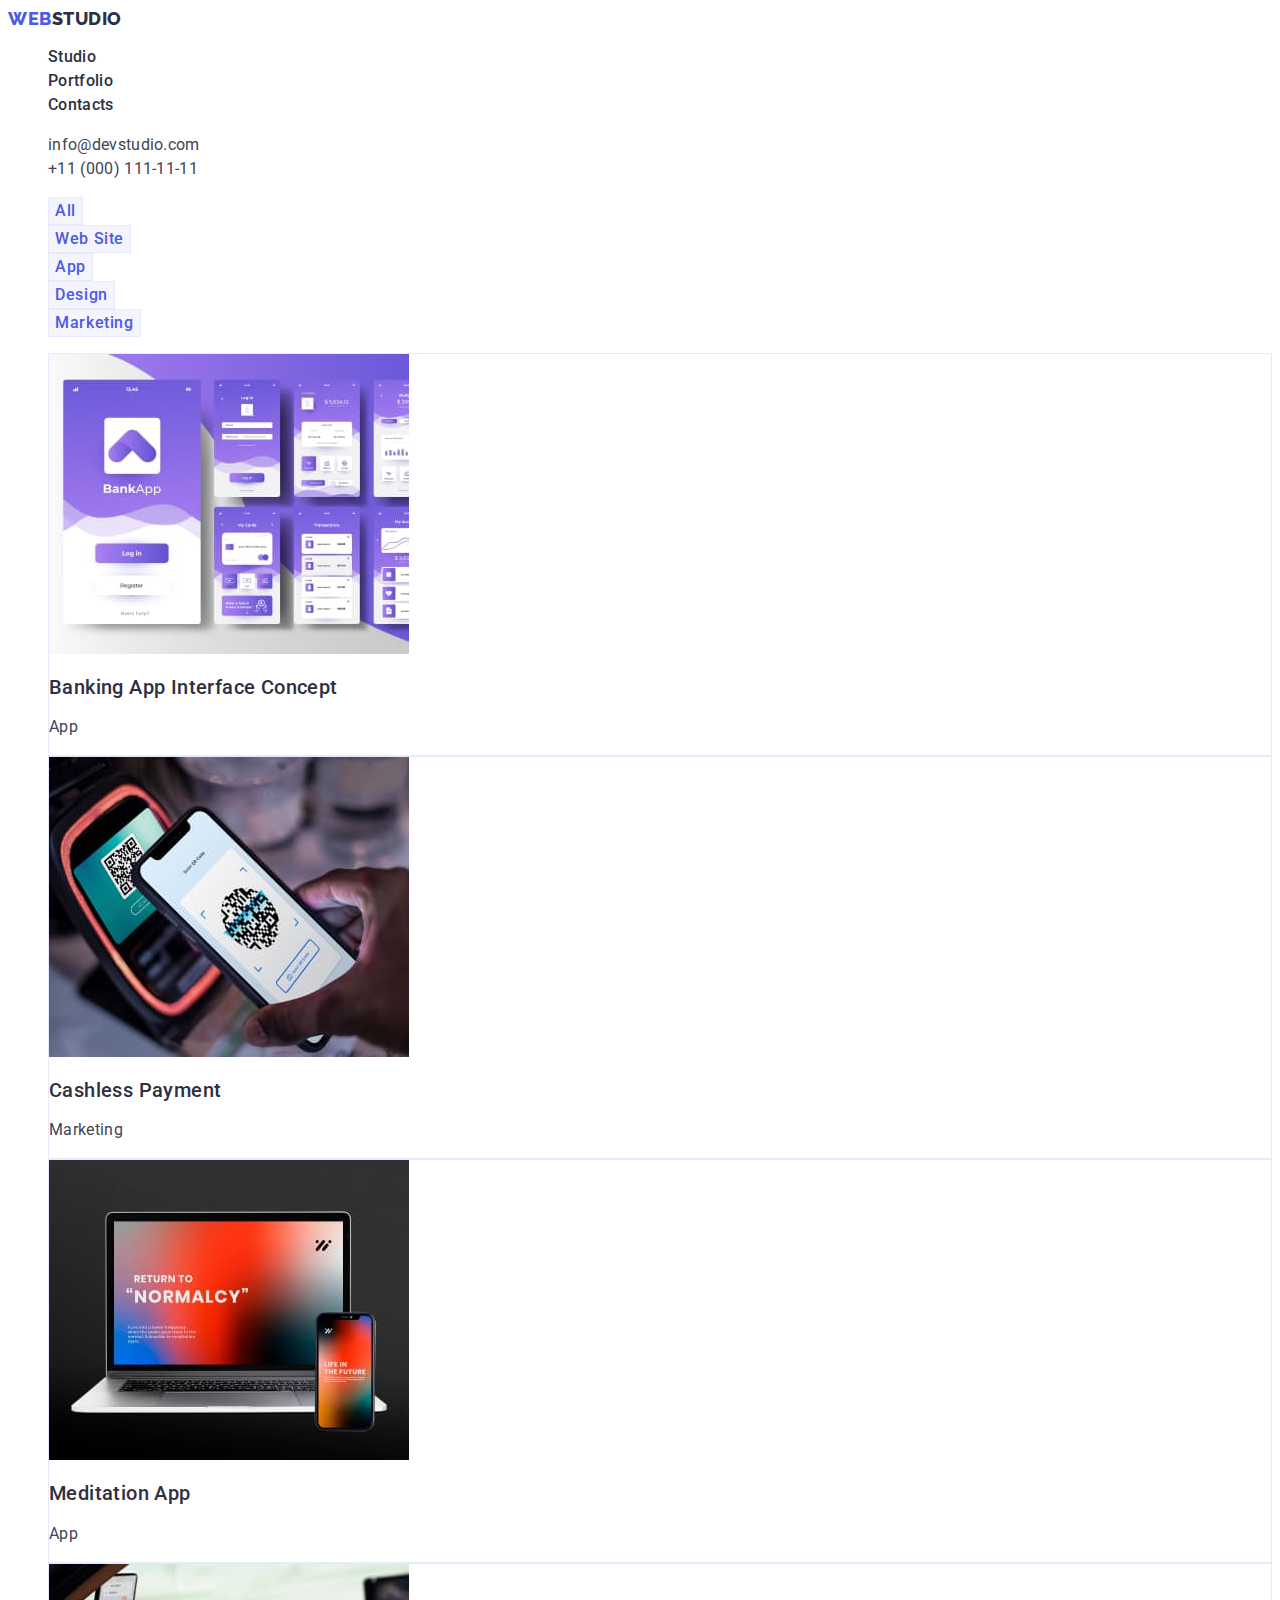
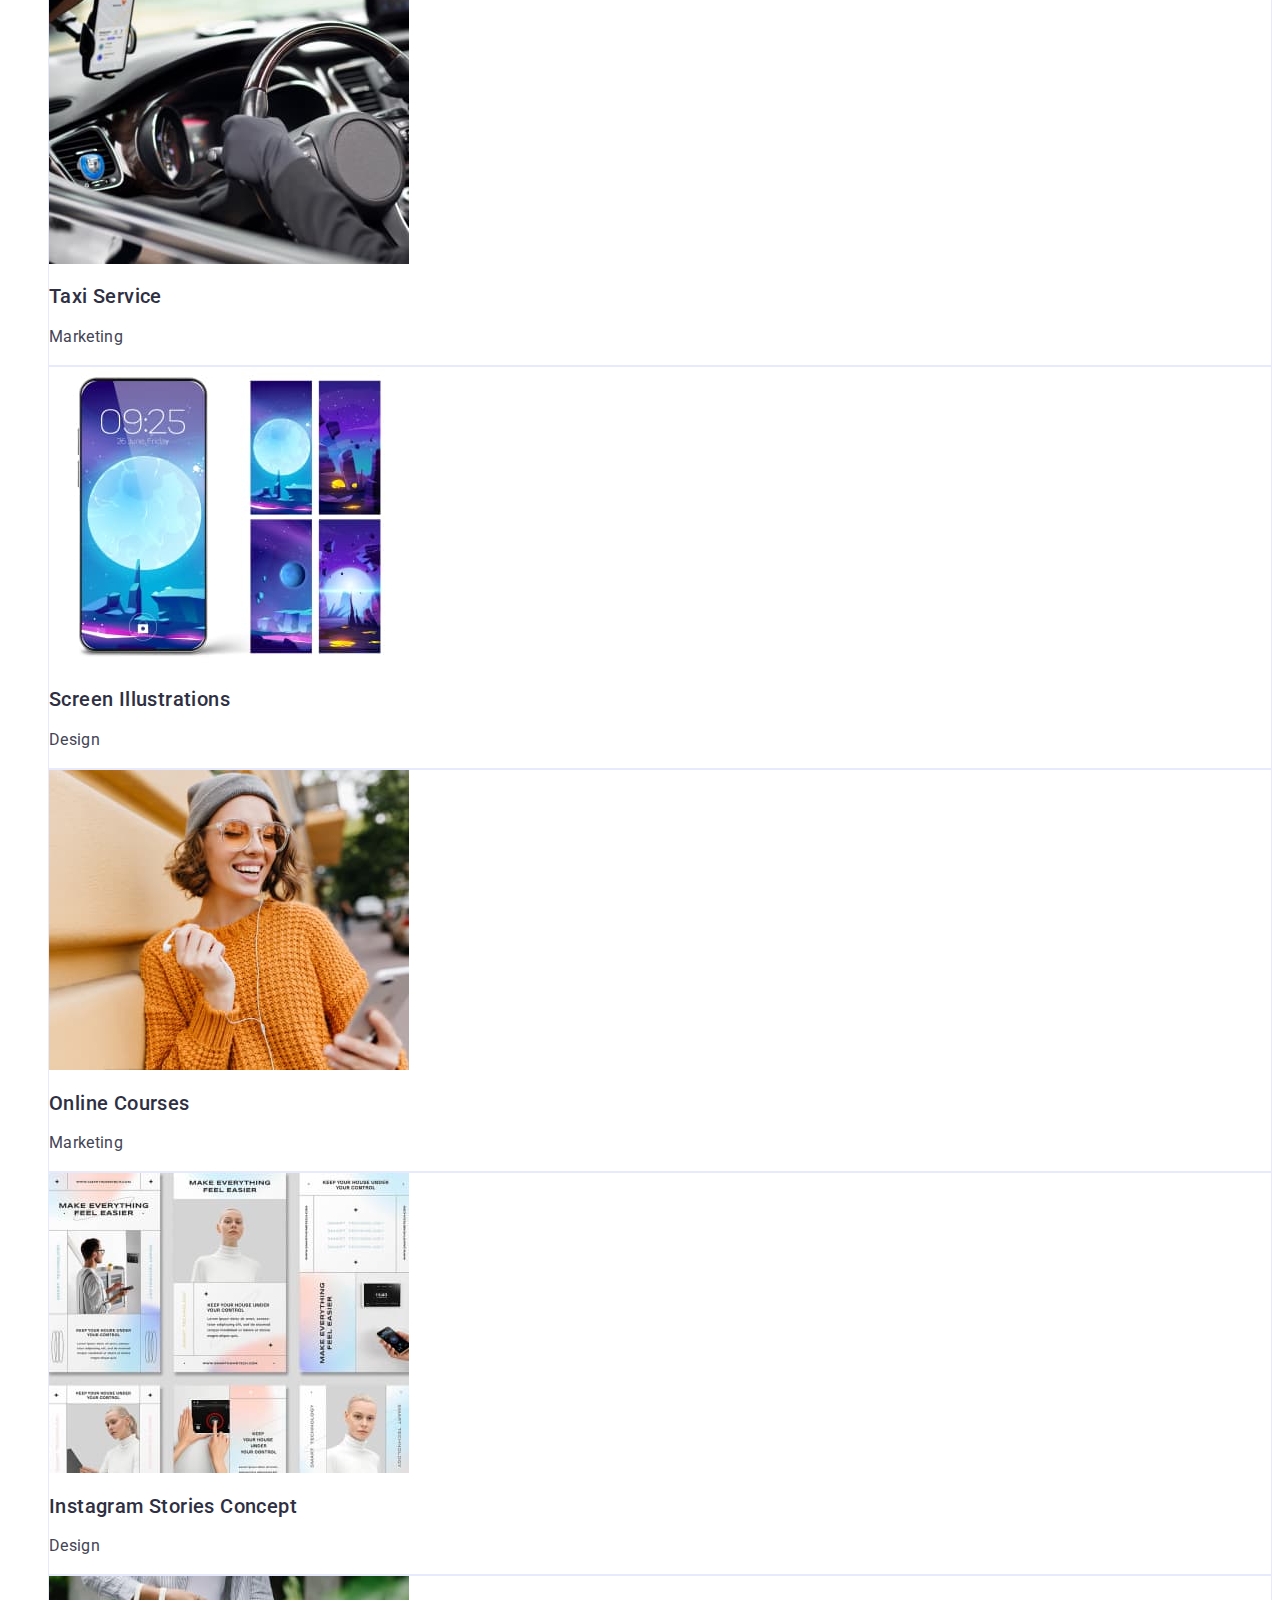
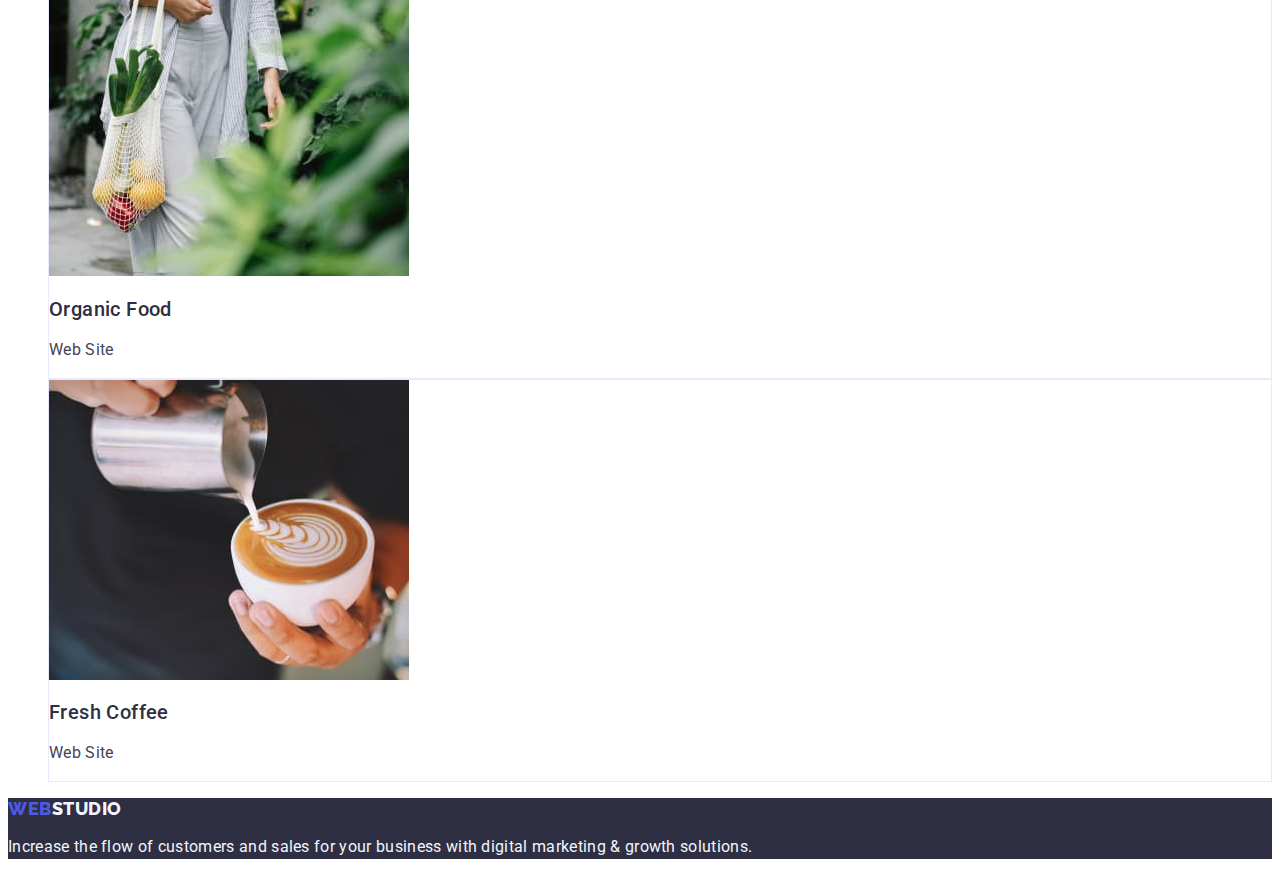
==== portfolio.html @ 0c0afadf "Add files via upload" ====
<!DOCTYPE html>
<html lang="en">
  <head>
    <meta charset="UTF-8" />
    <meta http-equiv="X-UA-Compatible" content="IE=edge" />
    <meta name="viewport" content="width=device-width, initial-scale=1.0" />
    <title>WEBSTUDIO</title>
    <link rel="preconnect" href="https://fonts.googleapis.com" />
    <link rel="preconnect" href="https://fonts.gstatic.com" crossorigin />
    <link
      href="https://fonts.googleapis.com/css2?family=Raleway:wght@800&family=Roboto:wght@400;500;700;900&display=swap"
      rel="stylesheet"
    />
    <link rel="stylesheet" href="./css/styles.css" />
  </head>
  <body>
    <header class="header">
      <nav class="header-nav">
        <a class="header-logo logo link" href="/"
          >Web<span class="header-logo-part">Studio</span></a
        >
        <ul class="header-nav-list list">
          <li class="header-nav-item">
            <a class="header-nav-link link main-text" href="./index.html"
              >Studio</a
            >
          </li>
          <li class="header-nav-item">
            <a class="header-nav-link link main-text" href="./portfolio.html"
              >Portfolio</a
            >
          </li>
          <li class="header-nav-item">
            <a class="header-nav-link link main-text" href="">Contacts</a>
          </li>
        </ul>
      </nav>
      <address class="header-address">
        <ul class="list">
          <li class="header-address-item">
            <a
              class="header-address-link link main-text"
              href="mailto:info@devstudio.com"
              >info@devstudio.com</a
            >
          </li>
          <li class="header-address-item">
            <a
              class="header-address-link link main-text"
              href="tel:+110001111111"
              >+11 (000) 111-11-11</a
            >
          </li>
        </ul>
      </address>
    </header>

    <main>
      <section class="portfolio">
        <h1 class="portfolio-title" hidden>Portfolio</h1>
        <ul class="list">
          <li><button class="btn filter-btn" type="button">All</button></li>
          <li>
            <button class="btn filter-btn" type="button">Web Site</button>
          </li>
          <li><button class="btn filter-btn" type="button">App</button></li>
          <li><button class="btn filter-btn" type="button">Design</button></li>
          <li>
            <button class="btn filter-btn" type="button">Marketing</button>
          </li>
        </ul>

        <ul class="list">
          <li class="portfolio-item">
            <a class="link" href="/">
              <img
                src="./images/portfolio/screen_bankapp.jpg"
                width="360"
                height="300"
                alt="Banking App Interface Concept"
              />
              <h2 class="second-title">Banking App Interface Concept</h2>
              <p class="main-text">App</p>
            </a>
          </li>
          <li class="portfolio-item">
            <a class="link" href="/">
              <img
                src="./images/portfolio/pay_phone.jpg"
                width="360"
                height="300"
                alt="Cashless Payment"
              />
              <h2 class="second-title">Cashless Payment</h2>
              <p class="main-text">Marketing</p>
            </a>
          </li>
          <li class="portfolio-item">
            <a class="link" href="/">
              <img
                src="./images/portfolio/laptop_phone.jpg"
                width="360"
                height="300"
                alt="Meditation App"
              />
              <h2 class="second-title">Meditation App</h2>
              <p class="main-text">App</p>
            </a>
          </li>
          <li class="portfolio-item">
            <a class="link" href="/">
              <img
                src="./images/portfolio/drive_car.jpg"
                width="360"
                height="300"
                alt="Taxi Service"
              />
              <h2 class="second-title">Taxi Service</h2>
              <p class="main-text">Marketing</p>
            </a>
          </li>
          <li class="portfolio-item">
            <a class="link" href="/">
              <img
                src="./images/portfolio/phone_moon.jpg"
                width="360"
                height="300"
                alt="Screen Illustrations"
              />
              <h2 class="second-title">Screen Illustrations</h2>
              <p class="main-text">Design</p>
            </a>
          </li>
          <li class="portfolio-item">
            <a class="link" href="/">
              <img
                src="./images/portfolio/happy_girl.jpg"
                width="360"
                height="300"
                alt="Online Courses"
              />
              <h2 class="second-title">Online Courses</h2>
              <p class="main-text">Marketing</p>
            </a>
          </li>
          <li class="portfolio-item">
            <a class="link" href="/">
              <img
                src="./images/portfolio/poster.jpg"
                width="360"
                height="300"
                alt="Instagram Stories Concept"
              />
              <h2 class="second-title">Instagram Stories Concept</h2>
              <p class="main-text">Design</p>
            </a>
          </li>
          <li class="portfolio-item">
            <a class="link" href="/">
              <img
                src="./images/portfolio/vegetables.jpg"
                width="360"
                height="300"
                alt="Organic Food"
              />
              <h2 class="second-title">Organic Food</h2>
              <p class="main-text">Web Site</p>
            </a>
          </li>
          <li class="portfolio-item">
            <a class="link" href="/">
              <img
                src="./images/portfolio/coffee.jpg"
                width="360"
                height="300"
                alt="Fresh Coffee"
              />
              <h2 class="second-title">Fresh Coffee</h2>
              <p class="main-text">Web Site</p>
            </a>
          </li>
        </ul>
      </section>
    </main>

    <footer class="footer">
      <a class="footer-logo logo link" href="/"
        >Web<span class="footer-logo-part">Studio</span></a
      >
      <p class="footer-text main-text">
        Increase the flow of customers and sales for your business with digital
        marketing & growth solutions.
      </p>
    </footer>
  </body>
</html>
---- css/styles.css ----
:root{
    --secondary-text-color: #2E2F42;
    --body-text-color: #434455;
    --footer-text-color: #F4F4FD;
    --accent-color: #4D5AE5;
    --hover-focus-active-color:#404BBF;
    --white-color: #fff;
    --background-color: #F4F4FD;
    --border-color: 1px solid #E7E9FC;

    --main-text-size:16px;
    --main-letter-spacing: 0.02em;
}

body{
    font-family: 'Roboto', sans-serif;
    background-color: var(--white-color);
    color:var(--body-text-color);
}

.link{
    text-decoration: none;
}

.list{
    list-style: none;
}

.logo{
    font-family: 'Raleway', sans-serif;
    font-weight: 800;
    font-size: 18px;
    line-height: 1.17;
    letter-spacing: 0.03em;
    text-transform: uppercase;
    color: var(--accent-color);
}

.main-title {
    font-size: 36px;
    line-height: 1.11;
    text-align: center;
    letter-spacing: var(--main-letter-spacing);
    text-transform: capitalize;
    color:var(--secondary-text-color);
}

.second-title{
    font-weight: 500;
    font-size: 20px;
    line-height: 1.2;
    letter-spacing: var(--main-letter-spacing);
    color:var(--secondary-text-color);
}

.main-text{
    font-size: var(--main-text-size);
    line-height: 1.5;
    letter-spacing: var(--main-letter-spacing);
    color:var(--body-text-color);
}

.btn{
    font-family: inherit;
    font-weight: 500;
    font-size: var(--main-text-size);
    line-height: 1.5;
    letter-spacing: 0.04em;
    color: var(--white-color);
    cursor: pointer;
    text-align: center;
}

/* Header */

.header-logo-part{
    color: var(--secondary-text-color);
}

.header-nav-link {
    font-weight: 500;
    color: var(--secondary-text-color);
}

.header-nav-link:is(:hover, :focus){
    color:var(--hover-focus-active-color);
}
.header-address{
    font-style: normal;
}
.header-address-link {
    color:var(--body-text-color);
}

.header-address-link:is(:hover, :focus){
    color:var(--hover-focus-active-color);
}


/* Hero */

.hero {
    background-color: var(--secondary-text-color);
}

.hero-title {
    font-size: 56px;
    line-height: 1.07;
    text-align: center;
    letter-spacing: var(--main-letter-spacing);
    color: var(--white-color);
}

.hero-btn {
    background: var(--accent-color);
}

.hero-btn:is(:hover, :focus){
    background: var(--hover-focus-active-color);
}

/* Team */
.team{
    background-color: var(--background-color);
}
.team-item{
    background-color:var(--white-color);
}
.team-name {
    text-align: center;
}

.team-job-title {
    text-align: center;
}

/* Footer */

.footer {
    background: var(--secondary-text-color);
}

.footer-logo-part{
    color: var(--footer-text-color);
}

.footer-text {
    color: var(--footer-text-color);
}

/* Portfolio page */

.filter-btn:is(:hover, :focus){
    background: var(--hover-focus-active-color);
    color:var(--white-color);
}

.filter-btn{
    background-color: var(--background-color);    
    border: var(--border-color);
    color: var(--accent-color);
}

.portfolio-item{
    border: var(--border-color);
}
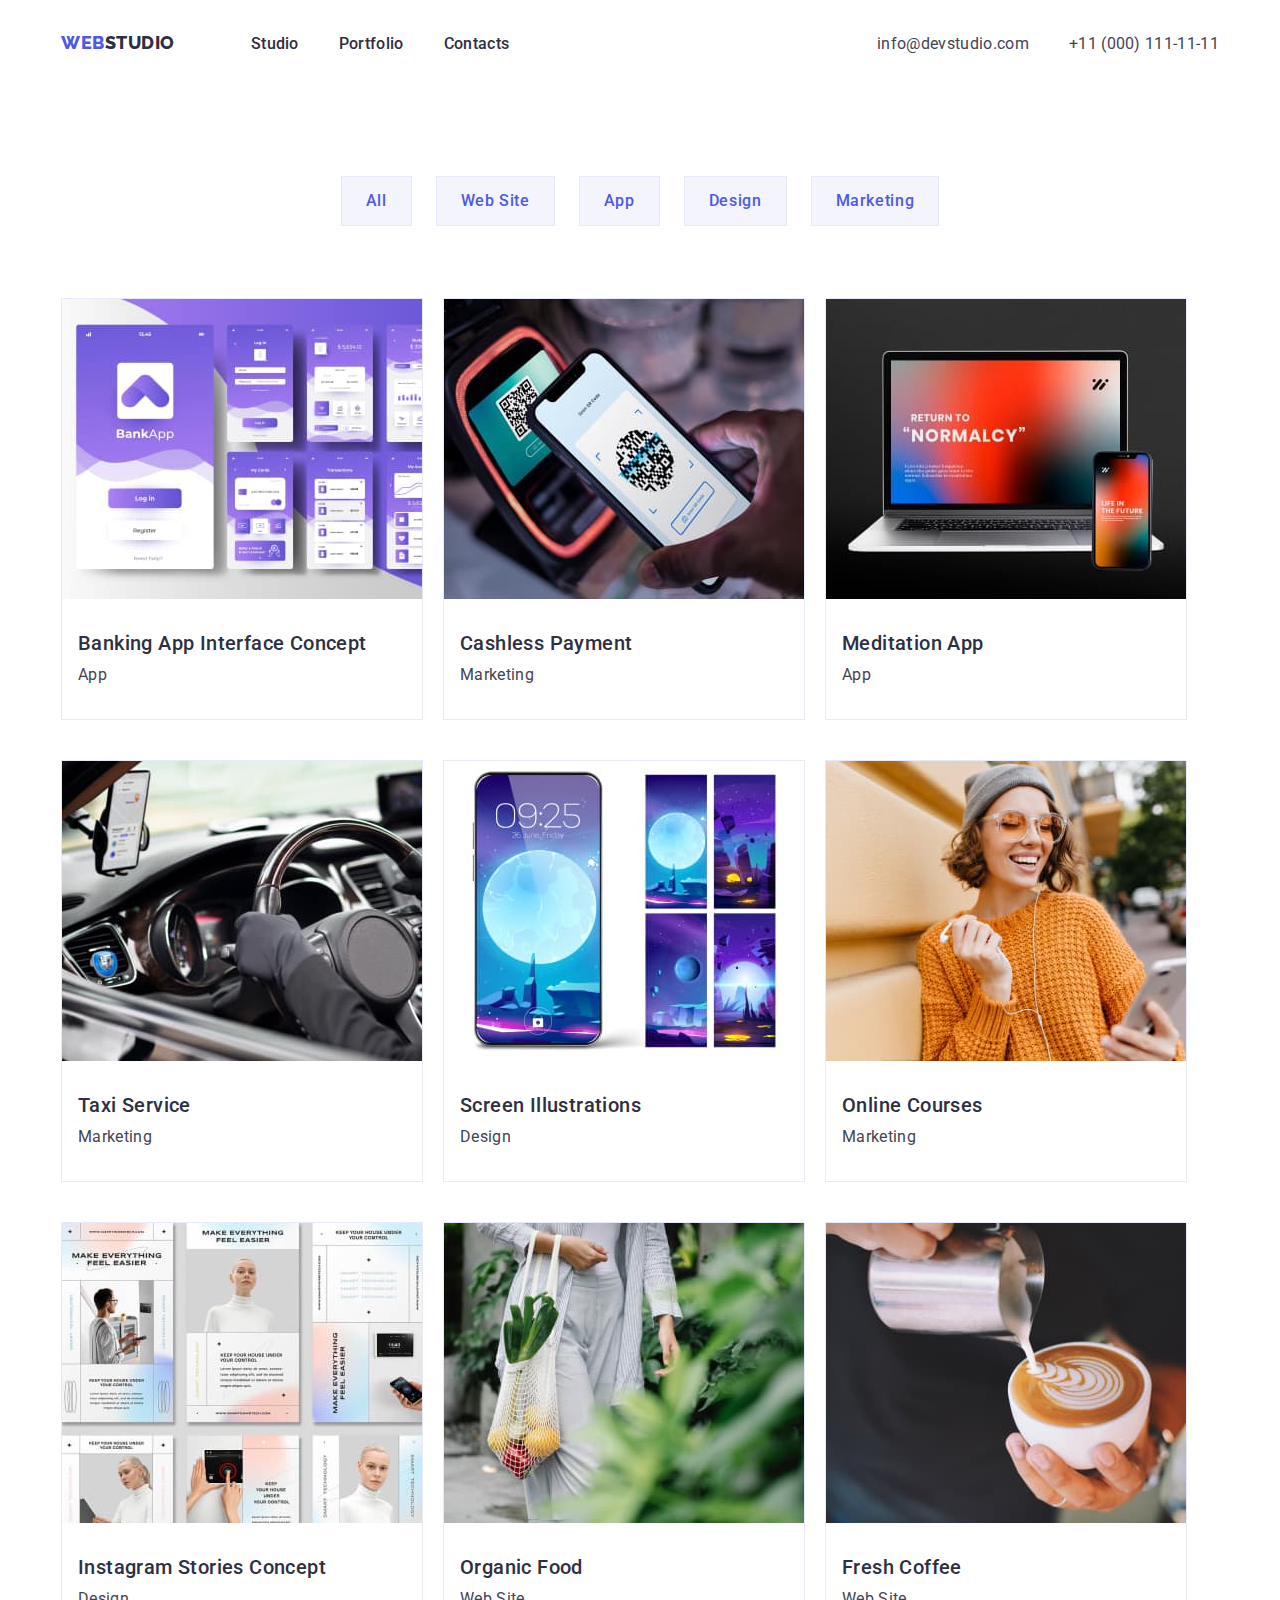
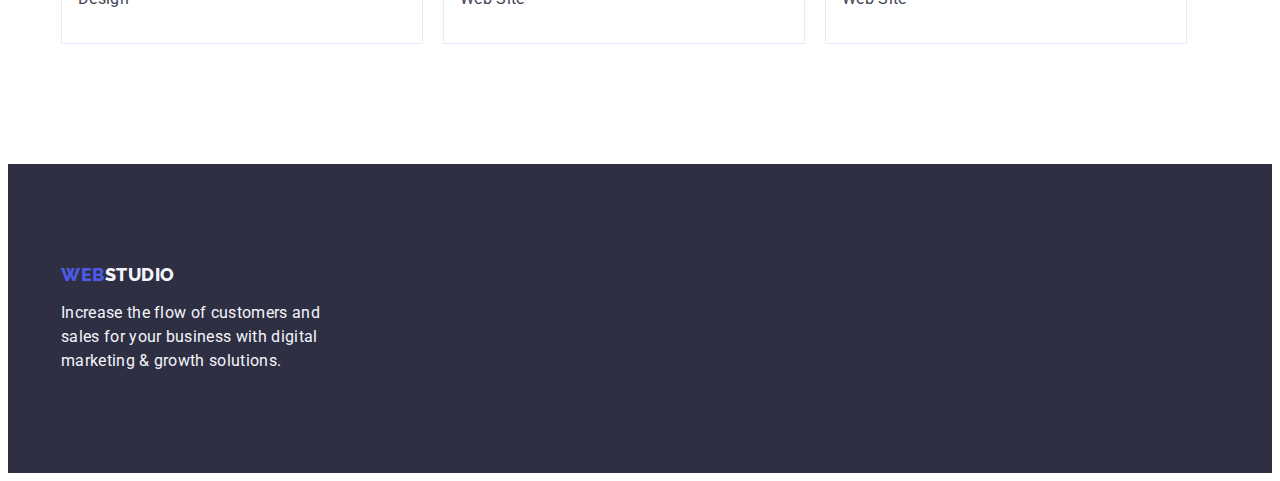
==== commit c83a6a8a: "new code" ====
--- a/portfolio.html
+++ b/portfolio.html
@@ -11,186 +11,219 @@
       href="https://fonts.googleapis.com/css2?family=Raleway:wght@800&family=Roboto:wght@400;500;700;900&display=swap"
       rel="stylesheet"
     />
+    <link
+      rel="stylesheet"
+      href="https://cdnjs.cloudflare.com/ajax/libs/modern-normalize/2.0.0/modern-normalize.min.css"
+      integrity="sha512-4xo8blKMVCiXpTaLzQSLSw3KFOVPWhm/TRtuPVc4WG6kUgjH6J03IBuG7JZPkcWMxJ5huwaBpOpnwYElP/m6wg=="
+      crossorigin="anonymous"
+      referrerpolicy="no-referrer"
+    />
     <link rel="stylesheet" href="./css/styles.css" />
   </head>
   <body>
     <header class="header">
-      <nav class="header-nav">
-        <a class="header-logo logo link" href="/"
-          >Web<span class="header-logo-part">Studio</span></a
-        >
-        <ul class="header-nav-list list">
-          <li class="header-nav-item">
-            <a class="header-nav-link link main-text" href="./index.html"
-              >Studio</a
-            >
-          </li>
-          <li class="header-nav-item">
-            <a class="header-nav-link link main-text" href="./portfolio.html"
-              >Portfolio</a
-            >
-          </li>
-          <li class="header-nav-item">
-            <a class="header-nav-link link main-text" href="">Contacts</a>
-          </li>
-        </ul>
-      </nav>
-      <address class="header-address">
-        <ul class="list">
-          <li class="header-address-item">
-            <a
-              class="header-address-link link main-text"
-              href="mailto:info@devstudio.com"
-              >info@devstudio.com</a
-            >
-          </li>
-          <li class="header-address-item">
-            <a
-              class="header-address-link link main-text"
-              href="tel:+110001111111"
-              >+11 (000) 111-11-11</a
-            >
-          </li>
-        </ul>
-      </address>
+      <div class="container header-container">
+        <nav class="header-nav">
+          <a class="header-logo logo link" href="/"
+            >Web<span class="header-logo-part">Studio</span></a
+          >
+          <ul class="header-nav-list list">
+            <li class="header-nav-item">
+              <a class="header-nav-link link main-text" href="./index.html"
+                >Studio</a
+              >
+            </li>
+            <li class="header-nav-item">
+              <a class="header-nav-link link main-text" href="./portfolio.html"
+                >Portfolio</a
+              >
+            </li>
+            <li class="header-nav-item">
+              <a class="header-nav-link link main-text" href="">Contacts</a>
+            </li>
+          </ul>
+        </nav>
+        <address class="header-address">
+          <ul class="list header-address-list">
+            <li class="header-address-item">
+              <a
+                class="header-address-link link main-text"
+                href="mailto:info@devstudio.com"
+                >info@devstudio.com</a
+              >
+            </li>
+            <li class="header-address-item">
+              <a
+                class="header-address-link link main-text"
+                href="tel:+110001111111"
+                >+11 (000) 111-11-11</a
+              >
+            </li>
+          </ul>
+        </address>
+      </div>
     </header>
 
     <main>
       <section class="portfolio">
-        <h1 class="portfolio-title" hidden>Portfolio</h1>
-        <ul class="list">
-          <li><button class="btn filter-btn" type="button">All</button></li>
-          <li>
-            <button class="btn filter-btn" type="button">Web Site</button>
-          </li>
-          <li><button class="btn filter-btn" type="button">App</button></li>
-          <li><button class="btn filter-btn" type="button">Design</button></li>
-          <li>
-            <button class="btn filter-btn" type="button">Marketing</button>
-          </li>
-        </ul>
+        <div class="container">
+          <h1 class="portfolio-title" hidden>Portfolio</h1>
+          <ul class="list portfolio-list-btn">
+            <li><button class="btn filter-btn" type="button">All</button></li>
+            <li>
+              <button class="btn filter-btn" type="button">Web Site</button>
+            </li>
+            <li><button class="btn filter-btn" type="button">App</button></li>
+            <li>
+              <button class="btn filter-btn" type="button">Design</button>
+            </li>
+            <li>
+              <button class="btn filter-btn" type="button">Marketing</button>
+            </li>
+          </ul>
 
-        <ul class="list">
-          <li class="portfolio-item">
-            <a class="link" href="/">
-              <img
-                src="./images/portfolio/screen_bankapp.jpg"
-                width="360"
-                height="300"
-                alt="Banking App Interface Concept"
-              />
-              <h2 class="second-title">Banking App Interface Concept</h2>
-              <p class="main-text">App</p>
-            </a>
-          </li>
-          <li class="portfolio-item">
-            <a class="link" href="/">
-              <img
-                src="./images/portfolio/pay_phone.jpg"
-                width="360"
-                height="300"
-                alt="Cashless Payment"
-              />
-              <h2 class="second-title">Cashless Payment</h2>
-              <p class="main-text">Marketing</p>
-            </a>
-          </li>
-          <li class="portfolio-item">
-            <a class="link" href="/">
-              <img
-                src="./images/portfolio/laptop_phone.jpg"
-                width="360"
-                height="300"
-                alt="Meditation App"
-              />
-              <h2 class="second-title">Meditation App</h2>
-              <p class="main-text">App</p>
-            </a>
-          </li>
-          <li class="portfolio-item">
-            <a class="link" href="/">
-              <img
-                src="./images/portfolio/drive_car.jpg"
-                width="360"
-                height="300"
-                alt="Taxi Service"
-              />
-              <h2 class="second-title">Taxi Service</h2>
-              <p class="main-text">Marketing</p>
-            </a>
-          </li>
-          <li class="portfolio-item">
-            <a class="link" href="/">
-              <img
-                src="./images/portfolio/phone_moon.jpg"
-                width="360"
-                height="300"
-                alt="Screen Illustrations"
-              />
-              <h2 class="second-title">Screen Illustrations</h2>
-              <p class="main-text">Design</p>
-            </a>
-          </li>
-          <li class="portfolio-item">
-            <a class="link" href="/">
-              <img
-                src="./images/portfolio/happy_girl.jpg"
-                width="360"
-                height="300"
-                alt="Online Courses"
-              />
-              <h2 class="second-title">Online Courses</h2>
-              <p class="main-text">Marketing</p>
-            </a>
-          </li>
-          <li class="portfolio-item">
-            <a class="link" href="/">
-              <img
-                src="./images/portfolio/poster.jpg"
-                width="360"
-                height="300"
-                alt="Instagram Stories Concept"
-              />
-              <h2 class="second-title">Instagram Stories Concept</h2>
-              <p class="main-text">Design</p>
-            </a>
-          </li>
-          <li class="portfolio-item">
-            <a class="link" href="/">
-              <img
-                src="./images/portfolio/vegetables.jpg"
-                width="360"
-                height="300"
-                alt="Organic Food"
-              />
-              <h2 class="second-title">Organic Food</h2>
-              <p class="main-text">Web Site</p>
-            </a>
-          </li>
-          <li class="portfolio-item">
-            <a class="link" href="/">
-              <img
-                src="./images/portfolio/coffee.jpg"
-                width="360"
-                height="300"
-                alt="Fresh Coffee"
-              />
-              <h2 class="second-title">Fresh Coffee</h2>
-              <p class="main-text">Web Site</p>
-            </a>
-          </li>
-        </ul>
+          <ul class="list portfolio-list">
+            <li class="portfolio-item">
+              <a class="link" href="/">
+                <img
+                  src="./images/portfolio/screen_bankapp.jpg"
+                  width="360"
+                  height="300"
+                  alt="Banking App Interface Concept"
+                />
+                <div class="text-content">
+                  <h2 class="second-title">Banking App Interface Concept</h2>
+                  <p class="main-text">App</p>
+                </div>
+              </a>
+            </li>
+            <li class="portfolio-item">
+              <a class="link" href="/">
+                <img
+                  src="./images/portfolio/pay_phone.jpg"
+                  width="360"
+                  height="300"
+                  alt="Cashless Payment"
+                />
+                <div class="text-content">
+                  <h2 class="second-title">Cashless Payment</h2>
+                  <p class="main-text">Marketing</p>
+                </div>
+              </a>
+            </li>
+            <li class="portfolio-item">
+              <a class="link" href="/">
+                <img
+                  src="./images/portfolio/laptop_phone.jpg"
+                  width="360"
+                  height="300"
+                  alt="Meditation App"
+                />
+                <div class="text-content">
+                  <h2 class="second-title">Meditation App</h2>
+                  <p class="main-text">App</p>
+                </div>
+              </a>
+            </li>
+            <li class="portfolio-item">
+              <a class="link" href="/">
+                <img
+                  src="./images/portfolio/drive_car.jpg"
+                  width="360"
+                  height="300"
+                  alt="Taxi Service"
+                />
+                <div class="text-content">
+                  <h2 class="second-title">Taxi Service</h2>
+                  <p class="main-text">Marketing</p>
+                </div>
+              </a>
+            </li>
+            <li class="portfolio-item">
+              <a class="link" href="/">
+                <img
+                  src="./images/portfolio/phone_moon.jpg"
+                  width="360"
+                  height="300"
+                  alt="Screen Illustrations"
+                />
+                <div class="text-content">
+                  <h2 class="second-title">Screen Illustrations</h2>
+                  <p class="main-text">Design</p>
+                </div>
+              </a>
+            </li>
+            <li class="portfolio-item">
+              <a class="link" href="/">
+                <img
+                  src="./images/portfolio/happy_girl.jpg"
+                  width="360"
+                  height="300"
+                  alt="Online Courses"
+                />
+                <div class="text-content">
+                  <h2 class="second-title">Online Courses</h2>
+                  <p class="main-text">Marketing</p>
+                </div>
+              </a>
+            </li>
+            <li class="portfolio-item">
+              <a class="link" href="/">
+                <img
+                  src="./images/portfolio/poster.jpg"
+                  width="360"
+                  height="300"
+                  alt="Instagram Stories Concept"
+                />
+                <div class="text-content">
+                  <h2 class="second-title">Instagram Stories Concept</h2>
+                  <p class="main-text">Design</p>
+                </div>
+              </a>
+            </li>
+            <li class="portfolio-item">
+              <a class="link" href="/">
+                <img
+                  src="./images/portfolio/vegetables.jpg"
+                  width="360"
+                  height="300"
+                  alt="Organic Food"
+                />
+                <div class="text-content">
+                  <h2 class="second-title">Organic Food</h2>
+                  <p class="main-text">Web Site</p>
+                </div>
+              </a>
+            </li>
+            <li class="portfolio-item">
+              <a class="link" href="/">
+                <img
+                  src="./images/portfolio/coffee.jpg"
+                  width="360"
+                  height="300"
+                  alt="Fresh Coffee"
+                />
+                <div class="text-content">
+                  <h2 class="second-title">Fresh Coffee</h2>
+                  <p class="main-text">Web Site</p>
+                </div>
+              </a>
+            </li>
+          </ul>
+        </div>
       </section>
     </main>
 
     <footer class="footer">
-      <a class="footer-logo logo link" href="/"
-        >Web<span class="footer-logo-part">Studio</span></a
-      >
-      <p class="footer-text main-text">
-        Increase the flow of customers and sales for your business with digital
-        marketing & growth solutions.
-      </p>
+      <div class="container">
+        <a class="footer-logo logo link" href="/"
+          >Web<span class="footer-logo-part">Studio</span></a
+        >
+        <p class="footer-text main-text">
+          Increase the flow of customers and sales for your business with
+          digital marketing & growth solutions.
+        </p>
+      </div>
     </footer>
   </body>
 </html>
--- a/css/styles.css
+++ b/css/styles.css
@@ -1,166 +1,286 @@
-:root{
-    --secondary-text-color: #2E2F42;
-    --body-text-color: #434455;
-    --footer-text-color: #F4F4FD;
-    --accent-color: #4D5AE5;
-    --hover-focus-active-color:#404BBF;
-    --white-color: #fff;
-    --background-color: #F4F4FD;
-    --border-color: 1px solid #E7E9FC;
-
-    --main-text-size:16px;
-    --main-letter-spacing: 0.02em;
-}
-
-body{
-    font-family: 'Roboto', sans-serif;
-    background-color: var(--white-color);
-    color:var(--body-text-color);
-}
-
-.link{
-    text-decoration: none;
-}
-
-.list{
-    list-style: none;
-}
-
-.logo{
-    font-family: 'Raleway', sans-serif;
-    font-weight: 800;
-    font-size: 18px;
-    line-height: 1.17;
-    letter-spacing: 0.03em;
-    text-transform: uppercase;
-    color: var(--accent-color);
+:root {
+  --secondary-text-color: #2e2f42;
+  --body-text-color: #434455;
+  --footer-text-color: #f4f4fd;
+  --accent-color: #4d5ae5;
+  --hover-focus-active-color: #404bbf;
+  --white-color: #fff;
+  --background-color: #f4f4fd;
+  --border-color: 1px solid #e7e9fc;
+
+  --main-text-size: 16px;
+  --main-letter-spacing: 0.02em;
+}
+
+p,
+h1,
+h2,
+h3,
+h4,
+h5,
+h6 {
+  margin: 0;
+}
+
+ul {
+  margin: 0;
+  padding: 0;
+}
+
+img {
+  display: block;
+}
+
+body {
+  font-family: "Roboto", sans-serif;
+  background-color: var(--white-color);
+  color: var(--body-text-color);
+  box-sizing: border-box;
+}
+
+.link {
+  text-decoration: none;
+}
+
+.list {
+  list-style: none;
+}
+
+.container {
+  width: 1158px;
+  padding: 0 15px;
+  margin: 0 auto;
+}
+
+.logo {
+  font-family: "Raleway", sans-serif;
+  font-weight: 800;
+  font-size: 18px;
+  line-height: 1.17;
+  letter-spacing: 0.03em;
+  text-transform: uppercase;
+  color: var(--accent-color);
 }
 
 .main-title {
-    font-size: 36px;
-    line-height: 1.11;
-    text-align: center;
-    letter-spacing: var(--main-letter-spacing);
-    text-transform: capitalize;
-    color:var(--secondary-text-color);
-}
-
-.second-title{
-    font-weight: 500;
-    font-size: 20px;
-    line-height: 1.2;
-    letter-spacing: var(--main-letter-spacing);
-    color:var(--secondary-text-color);
-}
-
-.main-text{
-    font-size: var(--main-text-size);
-    line-height: 1.5;
-    letter-spacing: var(--main-letter-spacing);
-    color:var(--body-text-color);
-}
-
-.btn{
-    font-family: inherit;
-    font-weight: 500;
-    font-size: var(--main-text-size);
-    line-height: 1.5;
-    letter-spacing: 0.04em;
-    color: var(--white-color);
-    cursor: pointer;
-    text-align: center;
+  font-size: 36px;
+  line-height: 1.11;
+  text-align: center;
+  letter-spacing: var(--main-letter-spacing);
+  text-transform: capitalize;
+  color: var(--secondary-text-color);
+  margin: 0 0 72px;
+}
+
+.second-title {
+  font-weight: 500;
+  font-size: 20px;
+  line-height: 1.2;
+  letter-spacing: var(--main-letter-spacing);
+  color: var(--secondary-text-color);
+  margin: 0 0 8px;
+}
+
+.main-text {
+  font-size: var(--main-text-size);
+  line-height: 1.5;
+  letter-spacing: var(--main-letter-spacing);
+  color: var(--body-text-color);
+}
+
+.btn {
+  font-family: inherit;
+  font-weight: 500;
+  font-size: var(--main-text-size);
+  line-height: 1.5;
+  letter-spacing: 0.04em;
+  color: var(--white-color);
+  cursor: pointer;
+  text-align: center;
 }
 
 /* Header */
 
-.header-logo-part{
-    color: var(--secondary-text-color);
+.header-container {
+  display: flex;
+}
+
+.header-logo {
+  margin: 0 76px 0 0;
+}
+
+.header-nav {
+  display: flex;
+  padding: 24px 0px;
+  margin-right: auto;
+}
+
+.header-nav-list {
+  display: flex;
+  gap: 40px;
+}
+
+.header-logo-part {
+  color: var(--secondary-text-color);
 }
 
 .header-nav-link {
-    font-weight: 500;
-    color: var(--secondary-text-color);
-}
-
-.header-nav-link:is(:hover, :focus){
-    color:var(--hover-focus-active-color);
-}
-.header-address{
-    font-style: normal;
+  font-weight: 500;
+  color: var(--secondary-text-color);
+}
+
+.header-nav-link:is(:hover, :focus) {
+  color: var(--hover-focus-active-color);
+}
+
+.header-address {
+  font-style: normal;
+  display: flex;
+  align-items: center;
+}
+
+.header-address-list {
+  display: flex;
+  gap: 40px;
 }
 .header-address-link {
-    color:var(--body-text-color);
-}
-
-.header-address-link:is(:hover, :focus){
-    color:var(--hover-focus-active-color);
-}
-
+  color: var(--body-text-color);
+}
+
+.header-address-link:is(:hover, :focus) {
+  color: var(--hover-focus-active-color);
+}
 
 /* Hero */
 
+
 .hero {
-    background-color: var(--secondary-text-color);
+  background-color: var(--secondary-text-color);
+  padding: 188px 0;
+}
+
+.hero-container {
+  display: flex;
+  flex-direction: column;
+  align-items: center;
 }
 
 .hero-title {
-    font-size: 56px;
-    line-height: 1.07;
-    text-align: center;
-    letter-spacing: var(--main-letter-spacing);
-    color: var(--white-color);
+  font-size: 56px;
+  line-height: 1.07;
+  text-align: center;
+  letter-spacing: var(--main-letter-spacing);
+  color: var(--white-color);
+  margin: 0 0 48px;
+  width: 496px;
 }
 
 .hero-btn {
-    background: var(--accent-color);
-}
-
-.hero-btn:is(:hover, :focus){
-    background: var(--hover-focus-active-color);
+  background: var(--accent-color);
+  padding: 16px 32px;
+  display: block;
+  margin: 0 auto;
+}
+
+.hero-btn:is(:hover, :focus) {
+  background: var(--hover-focus-active-color);
+}
+
+/* Features */
+
+.features-list {
+  padding: 120px 0;
+  display: flex;
+  gap: 20px;
+}
+
+/* Services */
+
+.services {
+  padding: 0 0 120px;
+}
+
+.services-list {
+  display: flex;
+  gap: 20px;
 }
 
 /* Team */
-.team{
-    background-color: var(--background-color);
-}
-.team-item{
-    background-color:var(--white-color);
-}
+
+.team {
+  background-color: var(--background-color);
+  padding: 120px 0;
+}
+
+.team-list {
+  display: flex;
+  gap: 20px;
+}
+
+.team-item {
+  background-color: var(--white-color);
+}
+
+.text-content {
+  padding: 32px 16px;
+}
+
 .team-name {
-    text-align: center;
+  text-align: center;
 }
 
 .team-job-title {
-    text-align: center;
+  text-align: center;
 }
 
 /* Footer */
 
 .footer {
-    background: var(--secondary-text-color);
-}
-
-.footer-logo-part{
-    color: var(--footer-text-color);
+  background: var(--secondary-text-color);
+  padding: 100px 0;
+}
+
+.footer-logo-part {
+  color: var(--footer-text-color);
 }
 
 .footer-text {
-    color: var(--footer-text-color);
+  margin: 16px 0 0;
+  color: var(--footer-text-color);
+  width: 264px;
 }
 
 /* Portfolio page */
 
-.filter-btn:is(:hover, :focus){
-    background: var(--hover-focus-active-color);
-    color:var(--white-color);
-}
-
-.filter-btn{
-    background-color: var(--background-color);    
-    border: var(--border-color);
-    color: var(--accent-color);
-}
-
-.portfolio-item{
-    border: var(--border-color);
-}+.portfolio {
+  padding: 96px 0 120px;
+}
+
+.filter-btn:is(:hover, :focus) {
+  background: var(--hover-focus-active-color);
+  color: var(--white-color);
+}
+
+.filter-btn {
+  background-color: var(--background-color);
+  border: var(--border-color);
+  color: var(--accent-color);
+  padding: 12px 24px;
+}
+
+.portfolio-list-btn {
+  padding: 0 0 72px;
+  display: flex;
+  gap: 24px;
+  justify-content: center;
+}
+
+.portfolio-list {
+  display: flex;
+  flex-wrap: wrap;
+  gap: 40px 20px;
+}
+
+.portfolio-item {
+  border: var(--border-color);
+}
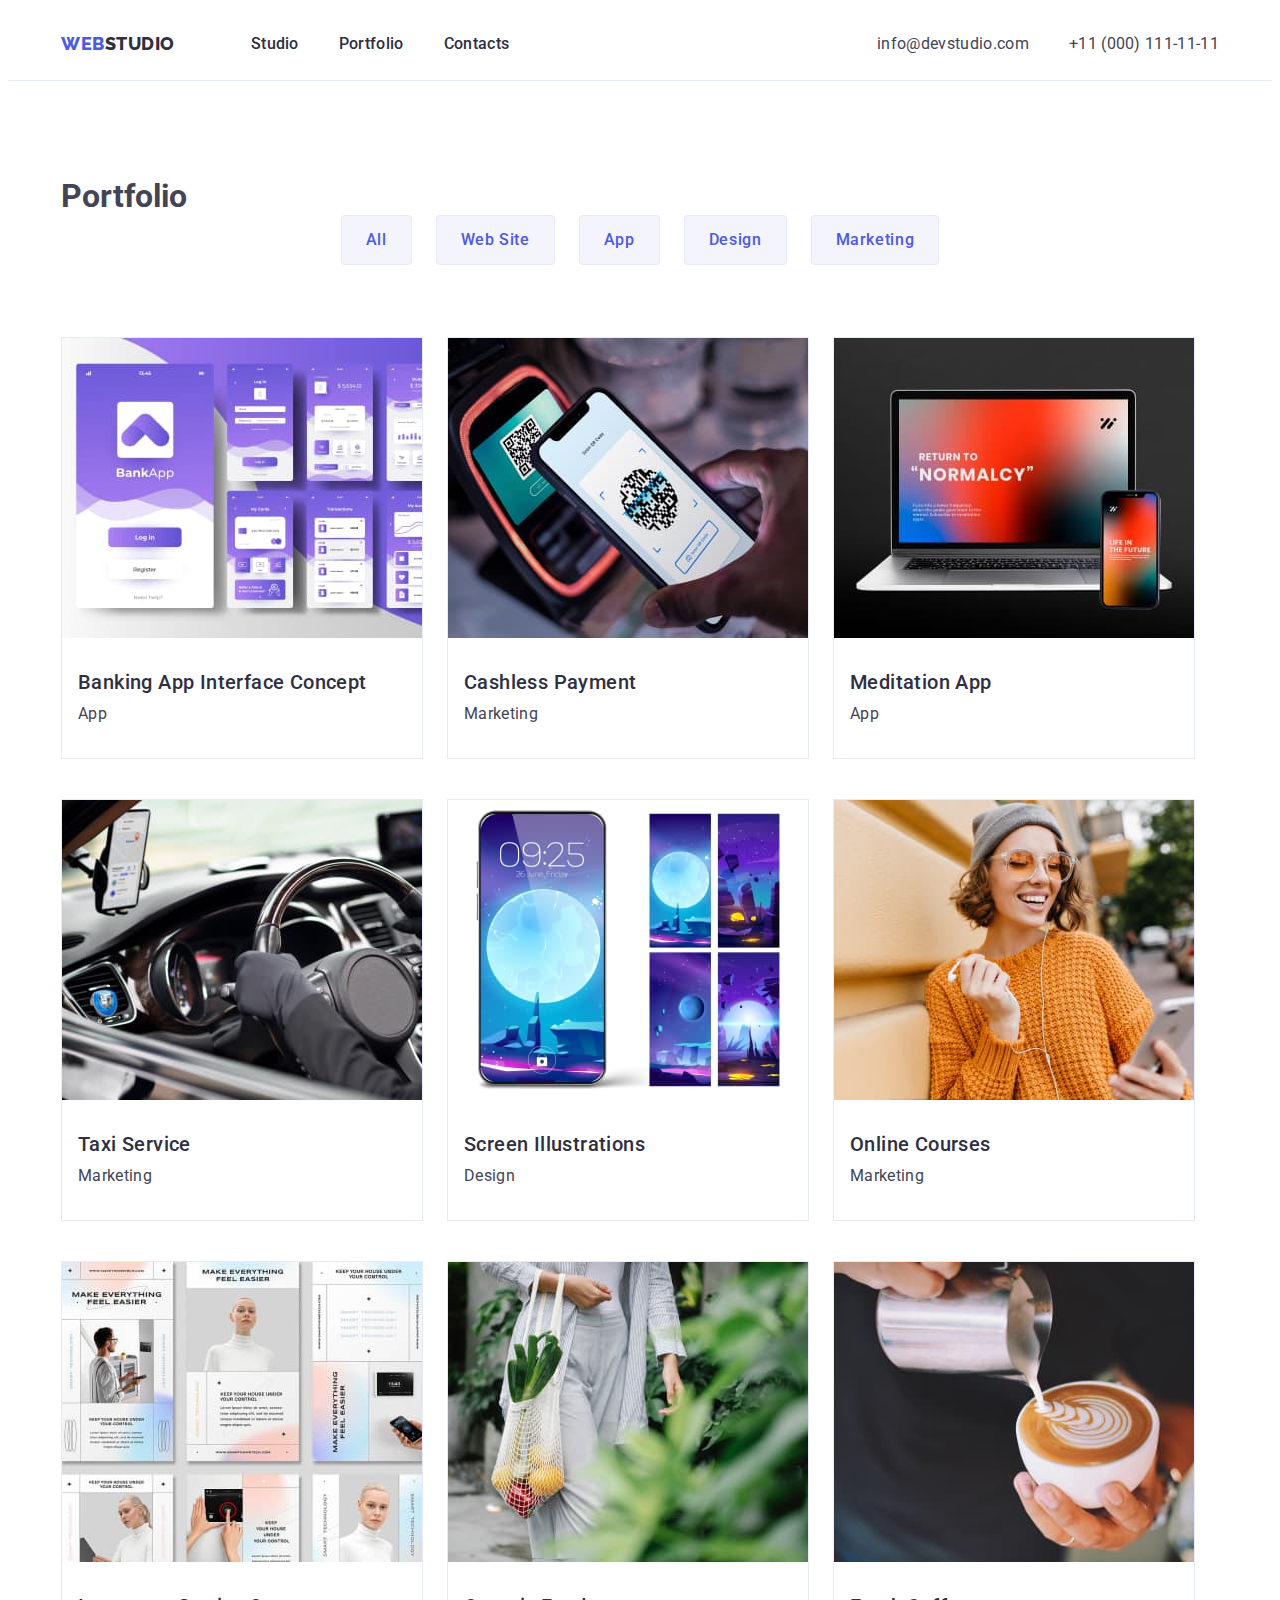
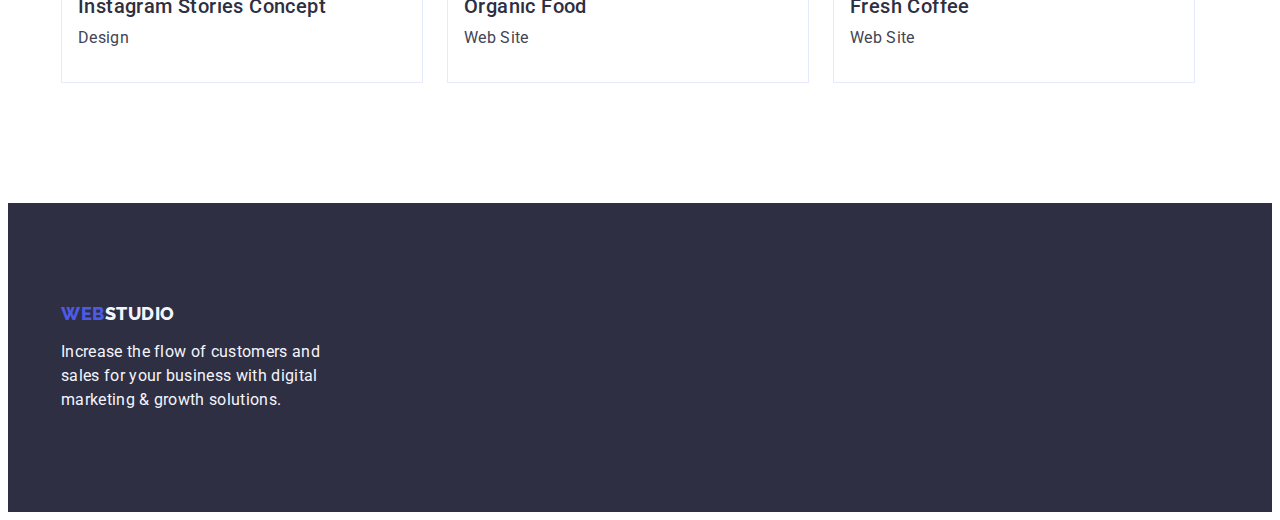
==== commit e5fa8caf: "updated" ====
--- a/portfolio.html
+++ b/portfolio.html
@@ -67,7 +67,7 @@
     <main>
       <section class="portfolio">
         <div class="container">
-          <h1 class="portfolio-title" hidden>Portfolio</h1>
+          <h1 class="portfolio-title .visually-hidden">Portfolio</h1>
           <ul class="list portfolio-list-btn">
             <li><button class="btn filter-btn" type="button">All</button></li>
             <li>
--- a/css/styles.css
+++ b/css/styles.css
@@ -52,6 +52,19 @@
   margin: 0 auto;
 }
 
+.visually-hidden {
+    position: absolute;
+    width: 1px;
+    height: 1px;
+    margin: -1px;
+    border: 0;
+    padding: 0;
+    
+    white-space: nowrap;
+    clip-path: inset(100%);
+    clip: rect(0 0 0 0);
+    overflow: hidden;
+  }
 .logo {
   font-family: "Raleway", sans-serif;
   font-weight: 800;
@@ -97,10 +110,13 @@
   color: var(--white-color);
   cursor: pointer;
   text-align: center;
+  border-radius: 4px;
 }
 
 /* Header */
-
+.header{
+    border-bottom: 1px solid #e7e9fc;
+}
 .header-container {
   display: flex;
 }
@@ -111,13 +127,15 @@
 
 .header-nav {
   display: flex;
-  padding: 24px 0px;
+  align-items: center;
   margin-right: auto;
 }
 
 .header-nav-list {
   display: flex;
   gap: 40px;
+  align-items: center;
+  padding: 24px 0;
 }
 
 .header-logo-part {
@@ -172,7 +190,7 @@
   letter-spacing: var(--main-letter-spacing);
   color: var(--white-color);
   margin: 0 0 48px;
-  width: 496px;
+  max-width: 496px;
 }
 
 .hero-btn {
@@ -180,6 +198,9 @@
   padding: 16px 32px;
   display: block;
   margin: 0 auto;
+  min-width: 169px;
+  height: 56px;
+  border: none;
 }
 
 .hero-btn:is(:hover, :focus) {
@@ -188,21 +209,25 @@
 
 /* Features */
 
+.features{
+    padding: 120px 0;
+}
+
 .features-list {
-  padding: 120px 0;
-  display: flex;
-  gap: 20px;
+  display: flex;
+  gap: 24px;
 }
 
 /* Services */
 
 .services {
+
   padding: 0 0 120px;
 }
 
 .services-list {
   display: flex;
-  gap: 20px;
+  gap: 24px;
 }
 
 /* Team */
@@ -214,11 +239,12 @@
 
 .team-list {
   display: flex;
-  gap: 20px;
+  gap: 24px;
 }
 
 .team-item {
   background-color: var(--white-color);
+  border-radius: 0px 0px 4px 4px
 }
 
 .text-content {
@@ -240,14 +266,18 @@
   padding: 100px 0;
 }
 
+.footer-logo{
+    display: inline-block;
+    margin-bottom: 16px;
+}
+
 .footer-logo-part {
   color: var(--footer-text-color);
 }
 
 .footer-text {
-  margin: 16px 0 0;
   color: var(--footer-text-color);
-  width: 264px;
+  max-width: 264px;
 }
 
 /* Portfolio page */
@@ -259,6 +289,7 @@
 .filter-btn:is(:hover, :focus) {
   background: var(--hover-focus-active-color);
   color: var(--white-color);
+  border: 1px solid transparent;
 }
 
 .filter-btn {
@@ -278,7 +309,7 @@
 .portfolio-list {
   display: flex;
   flex-wrap: wrap;
-  gap: 40px 20px;
+  gap: 40px 24px;
 }
 
 .portfolio-item {
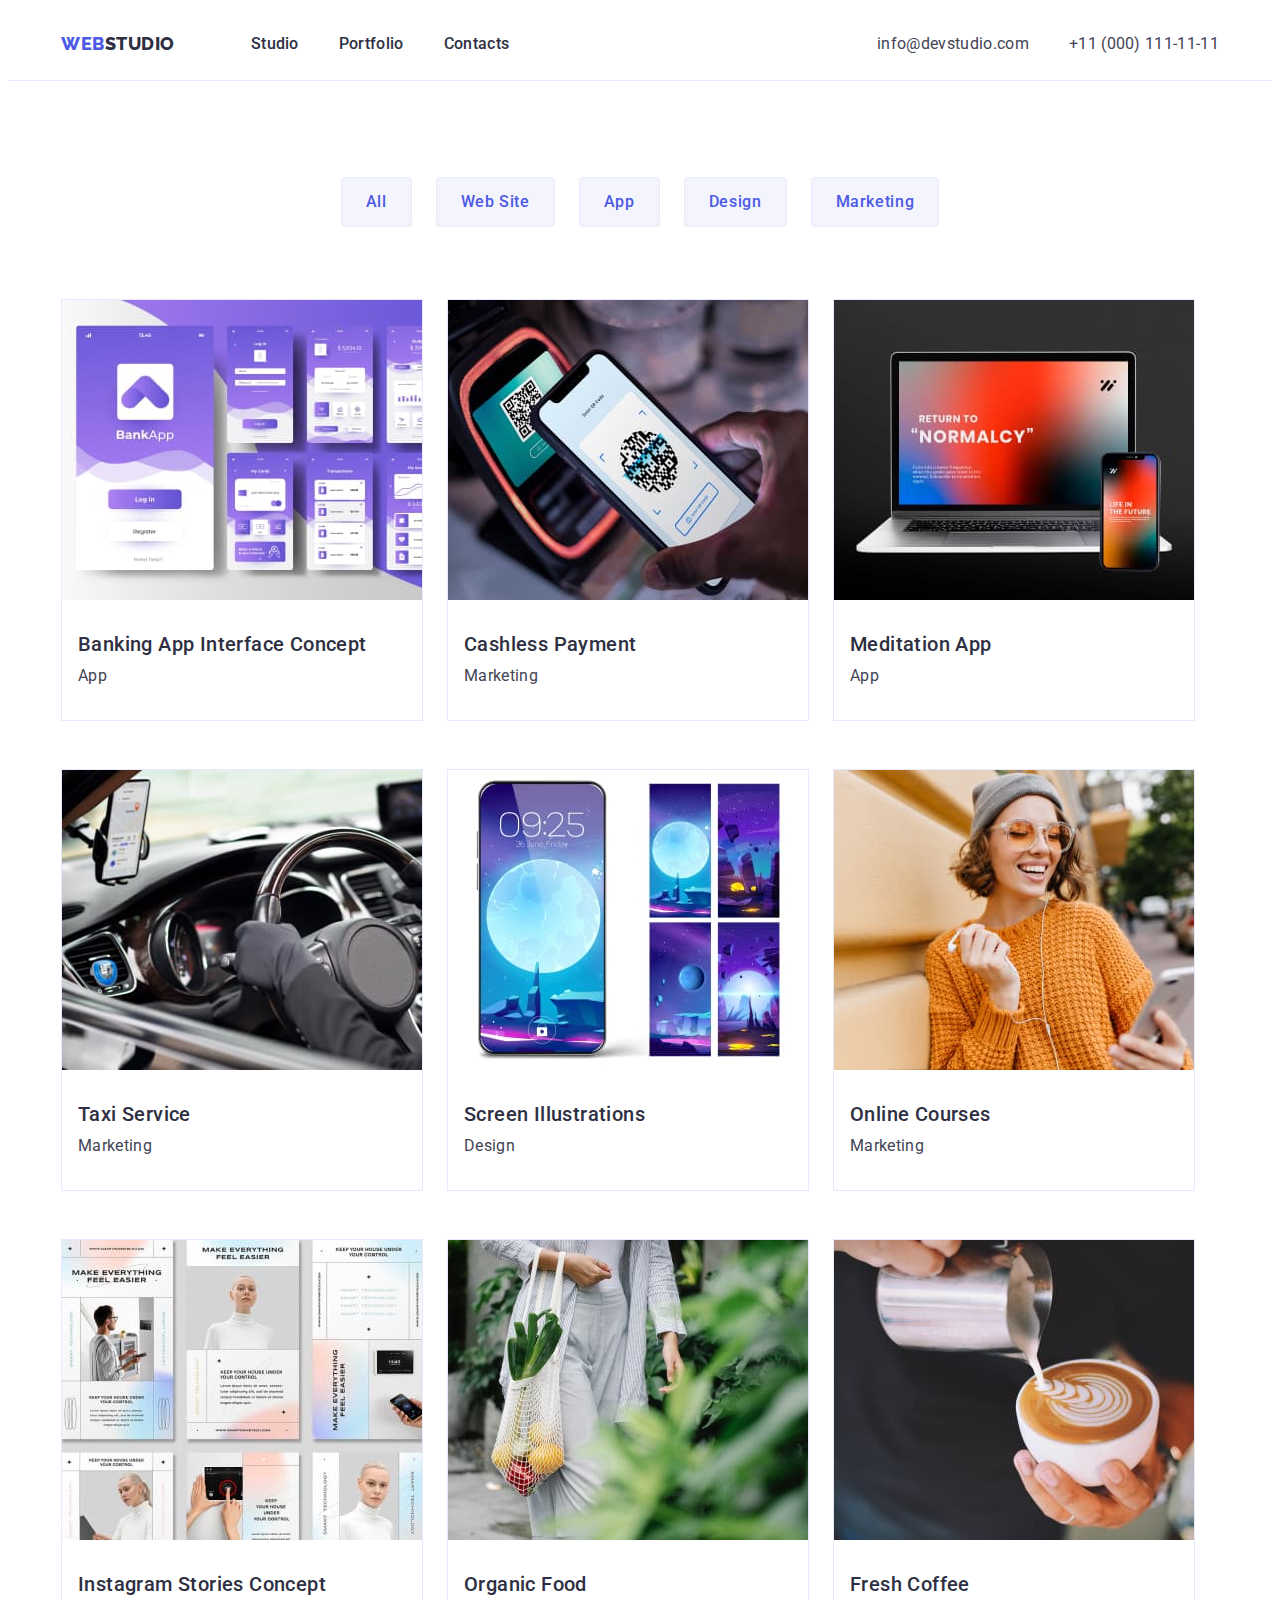
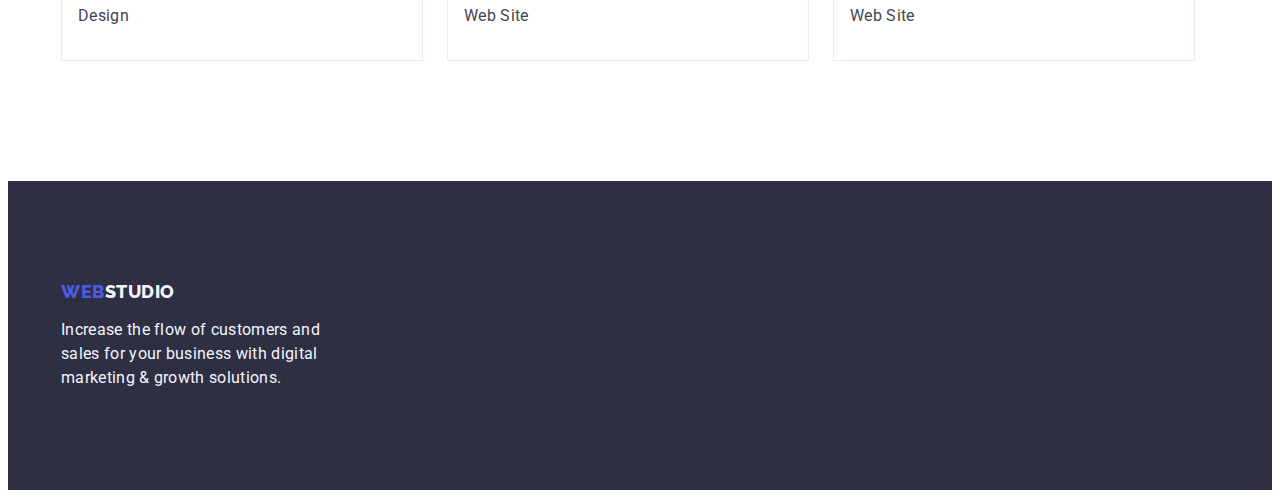
==== commit 22e233be: "updated" ====
--- a/portfolio.html
+++ b/portfolio.html
@@ -67,7 +67,7 @@
     <main>
       <section class="portfolio">
         <div class="container">
-          <h1 class="portfolio-title .visually-hidden">Portfolio</h1>
+          <h1 class="portfolio-title visually-hidden">Portfolio</h1>
           <ul class="list portfolio-list-btn">
             <li><button class="btn filter-btn" type="button">All</button></li>
             <li>
--- a/css/styles.css
+++ b/css/styles.css
@@ -53,18 +53,19 @@
 }
 
 .visually-hidden {
-    position: absolute;
-    width: 1px;
-    height: 1px;
-    margin: -1px;
-    border: 0;
-    padding: 0;
-    
-    white-space: nowrap;
-    clip-path: inset(100%);
-    clip: rect(0 0 0 0);
-    overflow: hidden;
-  }
+  position: absolute;
+  width: 1px;
+  height: 1px;
+  margin: -1px;
+  border: 0;
+  padding: 0;
+
+  white-space: nowrap;
+  clip-path: inset(100%);
+  clip: rect(0 0 0 0);
+  overflow: hidden;
+}
+
 .logo {
   font-family: "Raleway", sans-serif;
   font-weight: 800;
@@ -114,9 +115,10 @@
 }
 
 /* Header */
-.header{
-    border-bottom: 1px solid #e7e9fc;
-}
+.header {
+  border-bottom: 1px solid #e7e9fc;
+}
+
 .header-container {
   display: flex;
 }
@@ -135,6 +137,9 @@
   display: flex;
   gap: 40px;
   align-items: center;
+}
+
+.header-nav-item {
   padding: 24px 0;
 }
 
@@ -170,7 +175,6 @@
 }
 
 /* Hero */
-
 
 .hero {
   background-color: var(--secondary-text-color);
@@ -209,8 +213,8 @@
 
 /* Features */
 
-.features{
-    padding: 120px 0;
+.features {
+  padding: 120px 0;
 }
 
 .features-list {
@@ -221,7 +225,6 @@
 /* Services */
 
 .services {
-
   padding: 0 0 120px;
 }
 
@@ -244,7 +247,7 @@
 
 .team-item {
   background-color: var(--white-color);
-  border-radius: 0px 0px 4px 4px
+  border-radius: 0px 0px 4px 4px;
 }
 
 .text-content {
@@ -266,9 +269,9 @@
   padding: 100px 0;
 }
 
-.footer-logo{
-    display: inline-block;
-    margin-bottom: 16px;
+.footer-logo {
+  display: inline-block;
+  margin-bottom: 16px;
 }
 
 .footer-logo-part {
@@ -297,10 +300,10 @@
   border: var(--border-color);
   color: var(--accent-color);
   padding: 12px 24px;
+  margin-bottom: 72px;
 }
 
 .portfolio-list-btn {
-  padding: 0 0 72px;
   display: flex;
   gap: 24px;
   justify-content: center;
@@ -309,9 +312,10 @@
 .portfolio-list {
   display: flex;
   flex-wrap: wrap;
-  gap: 40px 24px;
+  gap: 24px;
+  row-gap: 48px;
 }
 
 .portfolio-item {
-  border: var(--border-color);
-}
+  border: 1px solid #e7e9fc;
+}
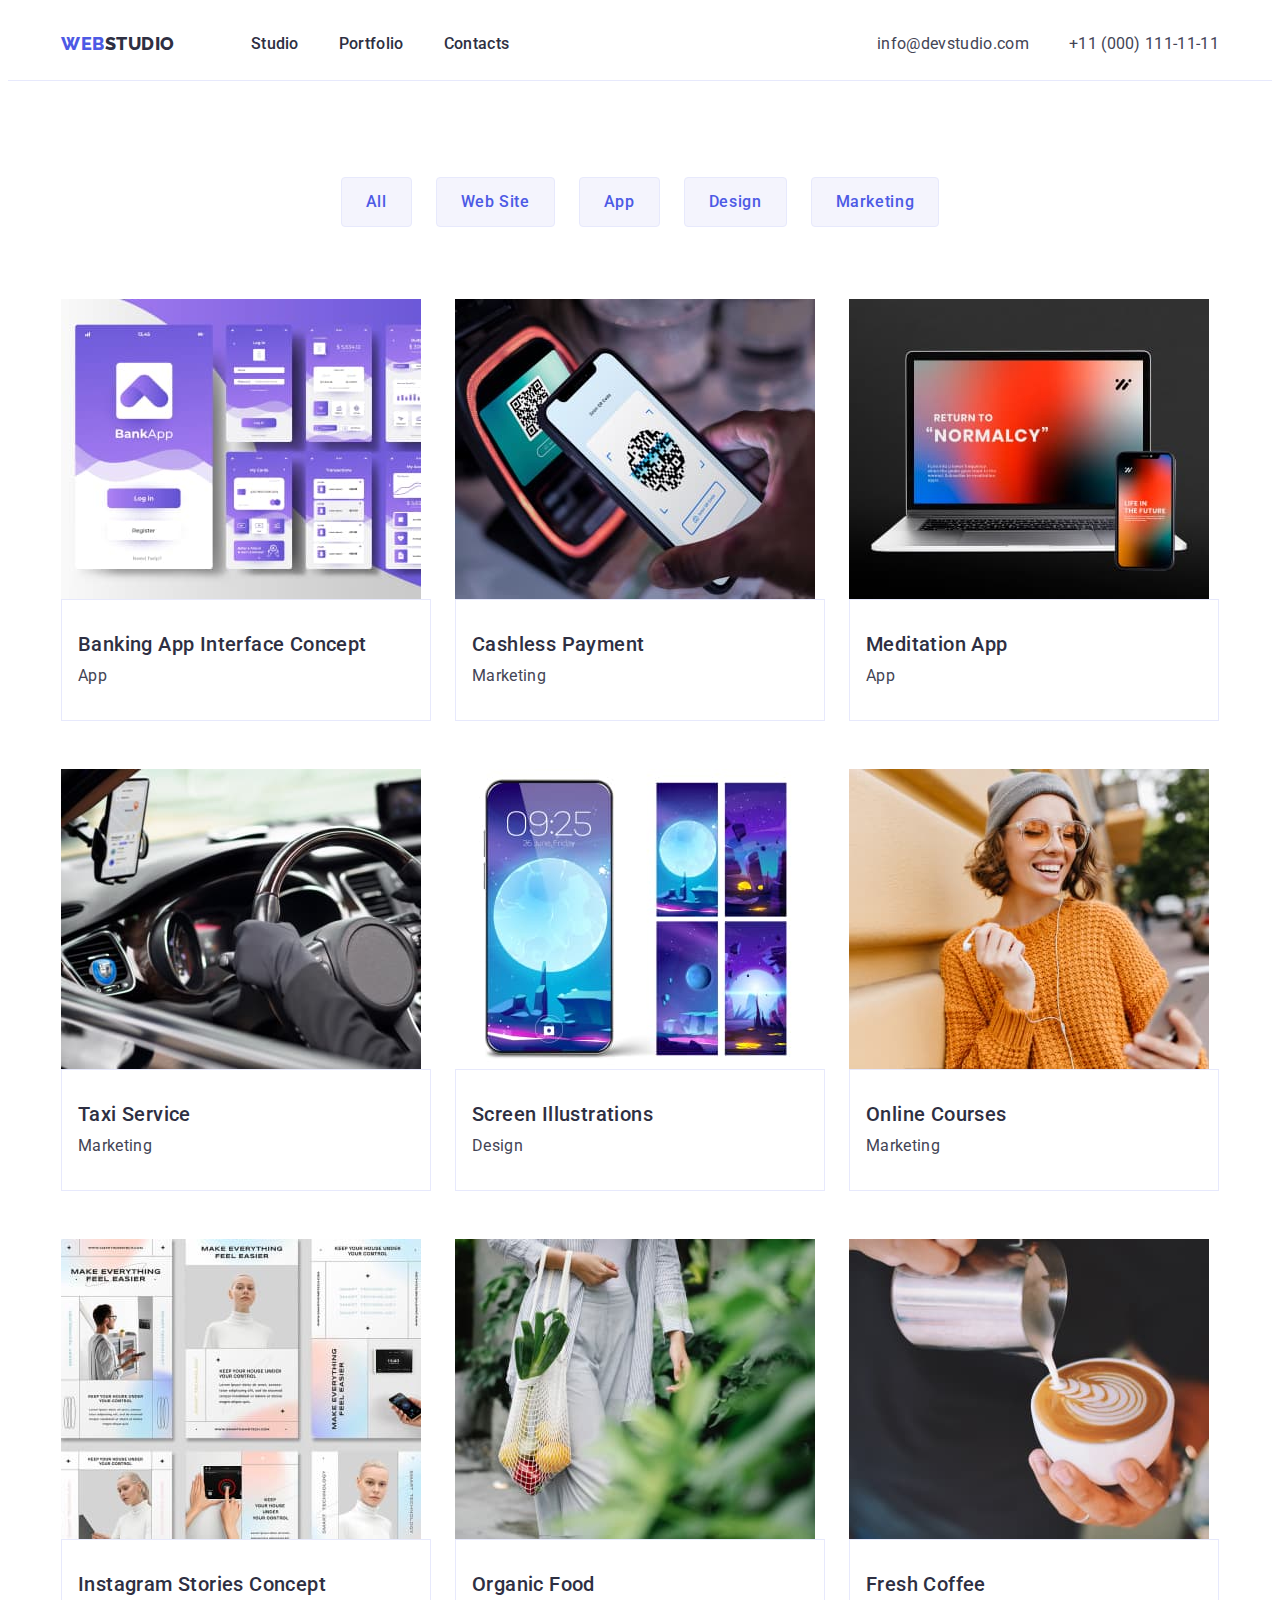
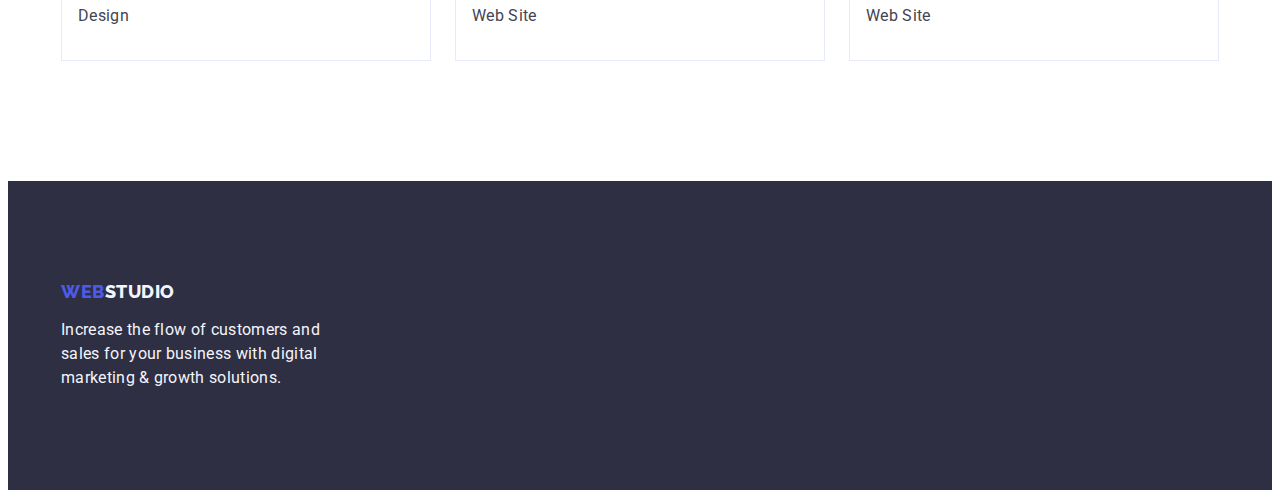
==== commit 0de1723b: "new" ====
--- a/portfolio.html
+++ b/portfolio.html
@@ -67,17 +67,21 @@
     <main>
       <section class="portfolio">
         <div class="container">
-          <h1 class="portfolio-title visually-hidden">Portfolio</h1>
+          <h1 class="visually-hidden">Portfolio</h1>
           <ul class="list portfolio-list-btn">
-            <li><button class="btn filter-btn" type="button">All</button></li>
-            <li>
+            <li class="filter-btn-item">
+              <button class="btn filter-btn" type="button">All</button>
+            </li>
+            <li class="filter-btn-item">
               <button class="btn filter-btn" type="button">Web Site</button>
             </li>
-            <li><button class="btn filter-btn" type="button">App</button></li>
-            <li>
+            <li class="filter-btn-item">
+              <button class="btn filter-btn" type="button">App</button>
+            </li>
+            <li class="filter-btn-item">
               <button class="btn filter-btn" type="button">Design</button>
             </li>
-            <li>
+            <li class="filter-btn-item">
               <button class="btn filter-btn" type="button">Marketing</button>
             </li>
           </ul>
@@ -91,7 +95,7 @@
                   height="300"
                   alt="Banking App Interface Concept"
                 />
-                <div class="text-content">
+                <div class="text-content portfolio-container">
                   <h2 class="second-title">Banking App Interface Concept</h2>
                   <p class="main-text">App</p>
                 </div>
@@ -105,7 +109,7 @@
                   height="300"
                   alt="Cashless Payment"
                 />
-                <div class="text-content">
+                <div class="text-content portfolio-container">
                   <h2 class="second-title">Cashless Payment</h2>
                   <p class="main-text">Marketing</p>
                 </div>
@@ -119,7 +123,7 @@
                   height="300"
                   alt="Meditation App"
                 />
-                <div class="text-content">
+                <div class="text-content portfolio-container">
                   <h2 class="second-title">Meditation App</h2>
                   <p class="main-text">App</p>
                 </div>
@@ -133,7 +137,7 @@
                   height="300"
                   alt="Taxi Service"
                 />
-                <div class="text-content">
+                <div class="text-content portfolio-container">
                   <h2 class="second-title">Taxi Service</h2>
                   <p class="main-text">Marketing</p>
                 </div>
@@ -147,7 +151,7 @@
                   height="300"
                   alt="Screen Illustrations"
                 />
-                <div class="text-content">
+                <div class="text-content portfolio-container">
                   <h2 class="second-title">Screen Illustrations</h2>
                   <p class="main-text">Design</p>
                 </div>
@@ -161,7 +165,7 @@
                   height="300"
                   alt="Online Courses"
                 />
-                <div class="text-content">
+                <div class="text-content portfolio-container">
                   <h2 class="second-title">Online Courses</h2>
                   <p class="main-text">Marketing</p>
                 </div>
@@ -175,7 +179,7 @@
                   height="300"
                   alt="Instagram Stories Concept"
                 />
-                <div class="text-content">
+                <div class="text-content portfolio-container">
                   <h2 class="second-title">Instagram Stories Concept</h2>
                   <p class="main-text">Design</p>
                 </div>
@@ -189,7 +193,7 @@
                   height="300"
                   alt="Organic Food"
                 />
-                <div class="text-content">
+                <div class="text-content portfolio-container">
                   <h2 class="second-title">Organic Food</h2>
                   <p class="main-text">Web Site</p>
                 </div>
@@ -203,7 +207,7 @@
                   height="300"
                   alt="Fresh Coffee"
                 />
-                <div class="text-content">
+                <div class="text-content portfolio-container">
                   <h2 class="second-title">Fresh Coffee</h2>
                   <p class="main-text">Web Site</p>
                 </div>
--- a/css/styles.css
+++ b/css/styles.css
@@ -139,10 +139,6 @@
   align-items: center;
 }
 
-.header-nav-item {
-  padding: 24px 0;
-}
-
 .header-logo-part {
   color: var(--secondary-text-color);
 }
@@ -150,6 +146,11 @@
 .header-nav-link {
   font-weight: 500;
   color: var(--secondary-text-color);
+}
+
+.header-nav-item{
+    display: block;
+    padding: 24px 0;
 }
 
 .header-nav-link:is(:hover, :focus) {
@@ -289,6 +290,10 @@
   padding: 96px 0 120px;
 }
 
+.filter-btn-item{
+    margin-bottom: 72px;
+}
+
 .filter-btn:is(:hover, :focus) {
   background: var(--hover-focus-active-color);
   color: var(--white-color);
@@ -300,7 +305,6 @@
   border: var(--border-color);
   color: var(--accent-color);
   padding: 12px 24px;
-  margin-bottom: 72px;
 }
 
 .portfolio-list-btn {
@@ -316,6 +320,10 @@
   row-gap: 48px;
 }
 
-.portfolio-item {
+.portfolio-item{
+    width: calc((100% - 48px) / 3);
+}
+
+.portfolio-container {
   border: 1px solid #e7e9fc;
 }
